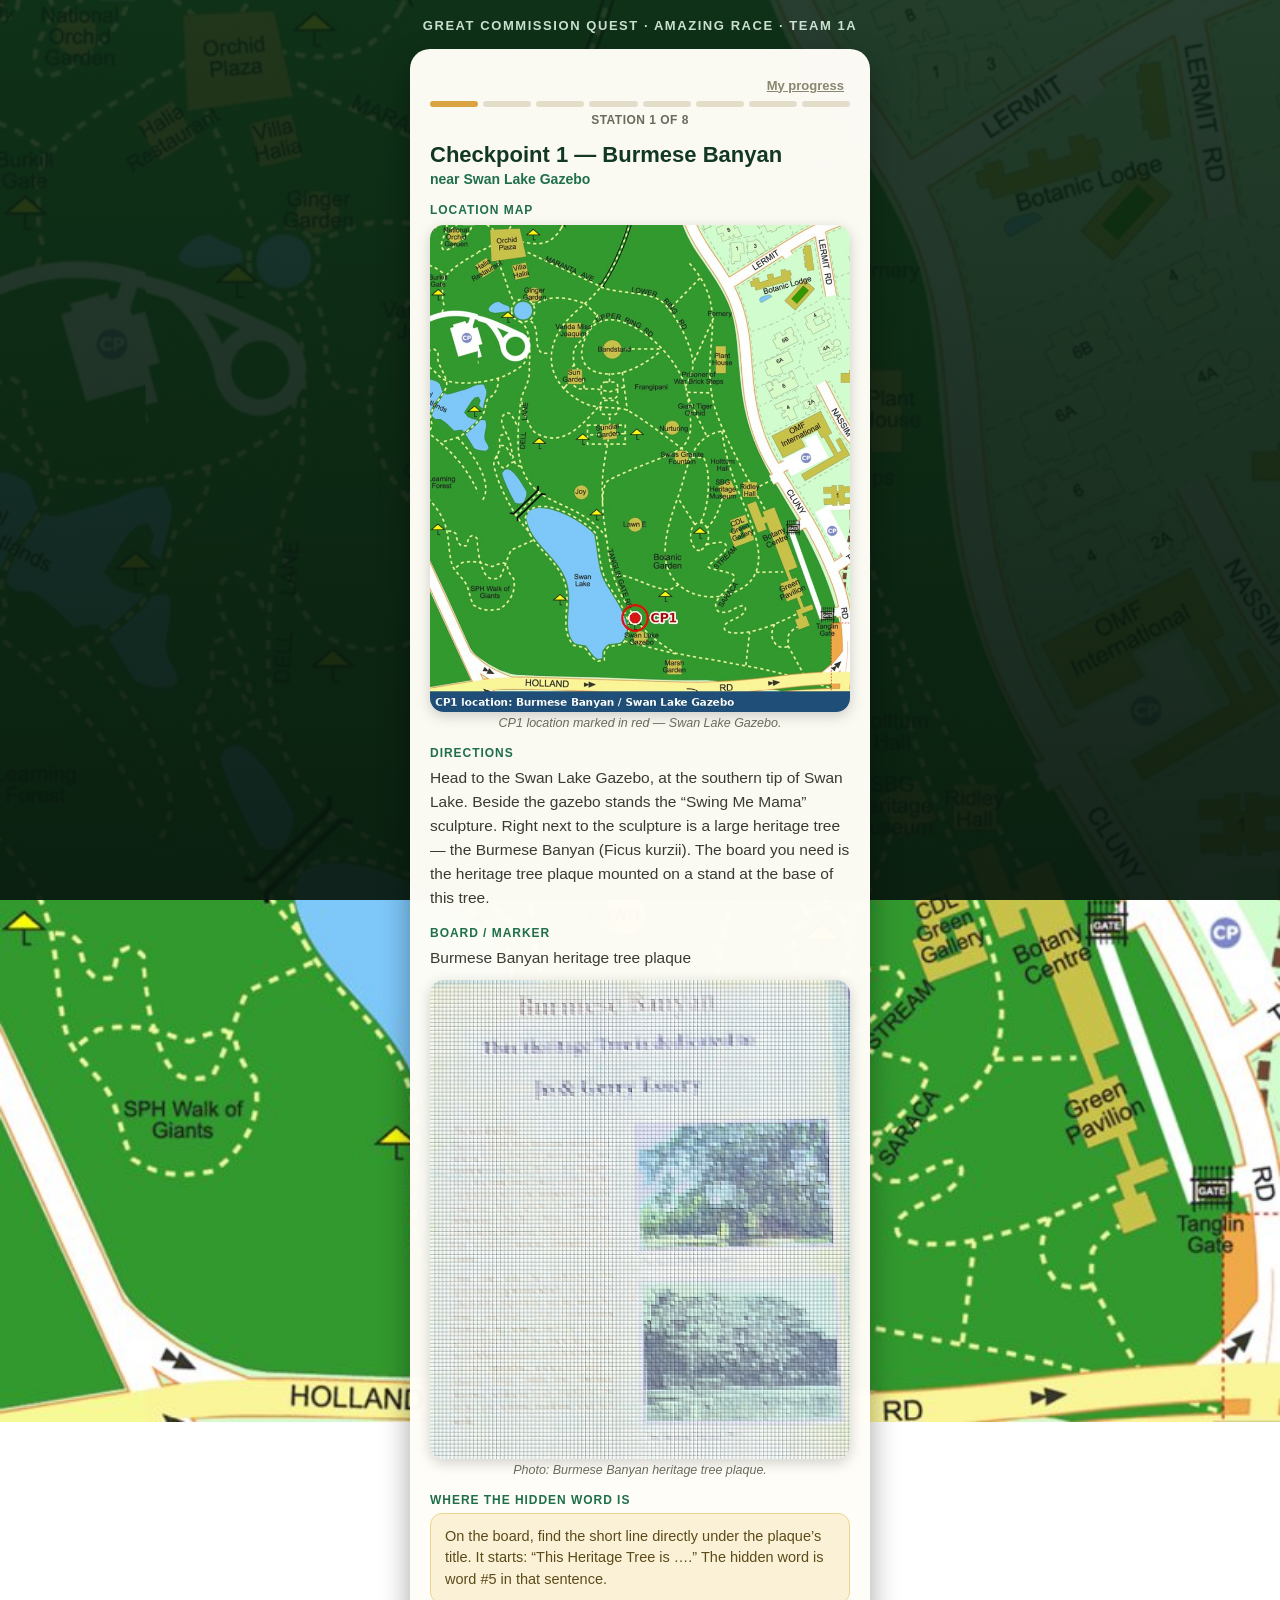
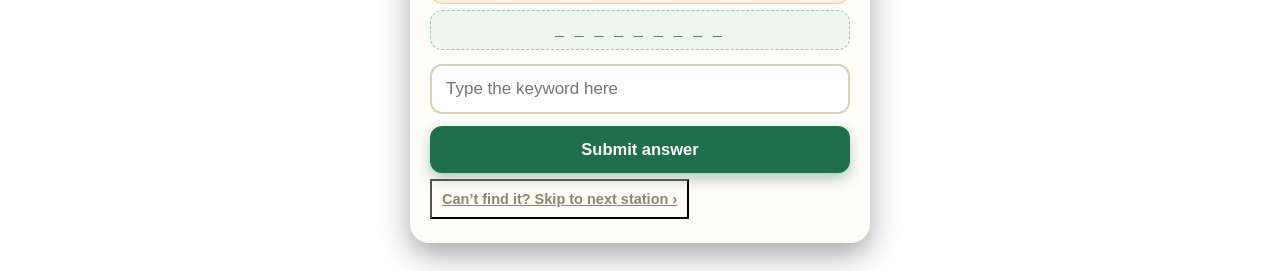
==== Team 1A.html @ a301aa0f "Add files via upload" ====
<!DOCTYPE html>
<html lang="en">
<head>
<meta charset="UTF-8">
<meta name="viewport" content="width=device-width, initial-scale=1, maximum-scale=1, viewport-fit=cover">
<title>Amazing Race — Team 1A — William Carey Trail</title>
<link rel="stylesheet" href="style.css">
</head>
<body>
<div id="lightbox" class="lightbox"><img id="lightbox-img" src=""></div>
<div id="wrap">
  <div class="brand">Great Commission Quest &middot; Amazing Race &middot; Team 1A</div>
  <div id="app" class="card"></div>
</div>
<script>
window.TEAM_CONFIG = {
  "name": "1A",
  "sequence": ["CP1", "CP2", "CP3", "CP4", "CP5", "CP6", "CP7", "CP8"]
};
</script>
<script src="cp-data.js"></script>
<script src="passage-data.js"></script>
<script src="engine.js"></script>
</body>
</html>
---- style.css ----
:root{
  --green-dark:#123822;
  --green:#1f6f4a;
  --green-light:#3f9c6d;
  --gold:#d9a441;
  --cream:#fbf7ec;
  --ink:#20291f;
  --danger:#c0392b;
}
*{box-sizing:border-box;-webkit-tap-highlight-color:transparent;}
html,body{margin:0;padding:0;}
body{
  font-family:-apple-system,BlinkMacSystemFont,"Segoe UI",Roboto,Helvetica,Arial,sans-serif;
  color:var(--ink);
  min-height:100vh;
  background-image:
    linear-gradient(180deg, rgba(10,35,20,.88) 0%, rgba(8,24,14,.94) 100%),
    url("images/map-bg.jpg");
  background-size:cover;
  background-position:center top;
  background-attachment:fixed;
  background-repeat:no-repeat;
}
#wrap{
  position:relative;z-index:1;
  min-height:100vh;
  display:flex;flex-direction:column;align-items:center;
  padding:max(18px, env(safe-area-inset-top)) 16px max(28px, env(safe-area-inset-bottom));
}
.brand{
  color:#eafff1;text-align:center;font-size:13px;letter-spacing:.12em;text-transform:uppercase;
  opacity:.85;margin-bottom:10px;font-weight:600;
}
.card{
  width:100%;max-width:460px;
  background:rgba(255,253,247,.98);
  border-radius:20px;
  box-shadow:0 12px 30px rgba(0,0,0,.35);
  padding:22px 20px 24px;
  margin-top:6px;
  animation:pop .35s ease;
}
@keyframes pop{from{opacity:0;transform:translateY(10px);}to{opacity:1;transform:translateY(0);}}
.progress{display:flex;gap:5px;margin-bottom:16px;}
.progress .seg{flex:1;height:6px;border-radius:4px;background:#e3ddc9;}
.progress .seg.done{background:var(--green);}
.progress .seg.skipped{background:#c9a24b;}
.progress .seg.current{background:var(--gold);}
.topbar{display:flex;align-items:center;justify-content:space-between;margin-bottom:2px;}
.btn-back{
  background:transparent;border:none;color:var(--green);font-weight:700;font-size:14.5px;
  padding:6px 4px 6px 0;cursor:pointer;-webkit-appearance:none;
}
.btn-back:disabled{opacity:0;pointer-events:none;}
.steplink{background:transparent;border:none;color:#8a8770;font-weight:700;font-size:13px;cursor:pointer;text-decoration:underline;}
.badge{
  display:inline-block;font-size:12.5px;font-weight:800;padding:5px 10px;border-radius:999px;margin:4px 0 12px;
}
.badge.solved{background:#e3f5e8;color:#1f6f4a;}
.badge.skipped{background:#fbeed6;color:#8a5a12;}
.badge.current{background:#fff3d6;color:#8a5a12;}
.jumplist{display:flex;flex-direction:column;gap:8px;margin:14px 0;}
.jumpitem{
  display:flex;align-items:center;justify-content:space-between;
  background:#f4f1e4;border:1px solid #d8d2bd;border-radius:12px;padding:12px 14px;
  font-size:15px;font-weight:700;color:var(--green-dark);cursor:pointer;
}
.jumpitem.locked{opacity:.5;cursor:default;}
.jumpitem .tag{font-size:12px;font-weight:800;color:#8a5a12;background:#fbeed6;padding:3px 8px;border-radius:999px;}
.jumpitem .tag.done{color:#1f6f4a;background:#e3f5e8;}
.jumpitem .arrow{color:var(--green);font-weight:900;}
.steplabel{font-size:12px;color:#6b6a5c;text-align:center;margin:-10px 0 14px;letter-spacing:.04em;text-transform:uppercase;font-weight:700;}
h1{font-size:22px;line-height:1.25;color:var(--green-dark);margin:0 0 2px;}
h2{font-size:22px;line-height:1.3;color:var(--green-dark);margin:0 0 4px;}
.subtitle{font-size:14px;color:var(--green);font-weight:600;margin:0 0 14px;}
.section-label{font-size:12px;font-weight:800;letter-spacing:.08em;text-transform:uppercase;color:var(--green);margin:16px 0 6px;}
p{font-size:15.5px;line-height:1.55;margin:0 0 10px;color:#3a3a30;}
.hintbox{
  background:#fbf1d6;border:1px solid #ecd48e;border-radius:12px;padding:12px 14px;
  font-size:14.5px;line-height:1.5;color:#5b4b1a;margin:6px 0 4px;
}
.patternbox{
  background:#eef6f0;border:1px dashed #9ec9ab;border-radius:12px;padding:10px 14px;
  font-size:16px;letter-spacing:.2em;font-weight:800;color:var(--green-dark);margin:6px 0 4px;text-align:center;
}
.photo{
  width:100%;border-radius:14px;display:block;margin:8px 0 4px;box-shadow:0 4px 14px rgba(0,0,0,.18);cursor:zoom-in;
}
.photocaption{
  font-size:12.5px;color:#6b6a5c;text-align:center;margin:0 0 12px;font-style:italic;
}
input[type=text]{
  width:100%;font-size:17px;padding:13px 14px;border-radius:12px;
  border:2px solid #d8d2bd;margin-top:10px;background:#fff;color:var(--ink);
}
input[type=text]:focus{outline:none;border-color:var(--green);}
.btn{
  display:block;width:100%;text-align:center;border:none;border-radius:12px;
  font-size:16.5px;font-weight:700;padding:14px 16px;margin-top:12px;cursor:pointer;
  -webkit-appearance:none;
}
.btn-primary{background:var(--green);color:#fff;box-shadow:0 6px 14px rgba(31,111,74,.35);}
.btn-primary:active{background:var(--green-dark);}
.btn-primary:disabled{background:#9fc3ac;box-shadow:none;cursor:default;}
.btn-secondary{background:#f4f1e4;color:var(--green-dark);border:1px solid #d8d2bd;}
.btn-skip{background:transparent;color:#8a8770;font-weight:600;font-size:14.5px;text-decoration:underline;padding:10px;margin-top:6px;}
.msg{font-size:14.5px;font-weight:700;margin-top:10px;padding:10px 12px;border-radius:10px;display:none;}
.msg.show{display:block;animation:pop .25s ease;}
.msg.ok{background:#e3f5e8;color:#1f6f4a;}
.msg.bad{background:#fbe6e4;color:var(--danger);}
.shake{animation:shake .35s;}
@keyframes shake{10%,90%{transform:translateX(-2px);}20%,80%{transform:translateX(3px);}30%,50%,70%{transform:translateX(-6px);}40%,60%{transform:translateX(6px);}}
.passage{font-size:16px;line-height:2.2;color:#3a3a30;}
.blank{
  display:inline-block;min-width:2.5ch;max-width:90vw;text-align:center;font-weight:700;font-size:14px;
  border:none;border-bottom:2.5px solid var(--green);background:#f1f7f0;border-radius:6px 6px 0 0;
  padding:4px 6px;margin:0 2px;color:var(--green-dark);
}
.blank.correct{border-bottom-color:#2c8a52;background:#e3f5e8;}
.blank.incorrect{border-bottom-color:var(--danger);background:#fbe6e4;}
.wordbank{
  margin-top:16px;padding:14px;background:#f4f1e4;border-radius:12px;border:1px dashed #cfc7a6;
}
.wordbank .section-label{margin-top:0;}
.chip-row{display:flex;flex-wrap:wrap;gap:8px;}
.chip{
  background:#fff;border:1px solid #d8d2bd;border-radius:999px;padding:6px 12px;font-size:13.5px;font-weight:700;color:var(--green-dark);
}
.center{text-align:center;}
.bigemoji{font-size:56px;text-align:center;margin:6px 0 4px;}
.confetti{position:fixed;top:-10px;width:8px;height:14px;opacity:.9;animation:fall linear forwards;z-index:9;}
@keyframes fall{to{transform:translateY(110vh) rotate(360deg);opacity:.3;}}
a.textlink{color:#8a8770;font-size:12.5px;text-decoration:underline;}
.footerlink{margin-top:22px;text-align:center;}
.lightbox{position:fixed;inset:0;background:rgba(0,0,0,.85);z-index:20;display:none;align-items:center;justify-content:center;padding:20px;}
.lightbox.show{display:flex;}
.lightbox img{max-width:100%;max-height:100%;border-radius:10px;}

/* Index / team-picker page */
.index-wrap{min-height:100vh;display:flex;flex-direction:column;align-items:center;justify-content:center;padding:24px 16px;position:relative;z-index:1;}
.index-title{color:#eafff1;text-align:center;font-size:30px;font-weight:800;margin:8px 0 2px;text-shadow:0 2px 10px rgba(0,0,0,.4);}
.index-sub{color:#cfe9d8;text-align:center;font-size:14.5px;margin:0 0 26px;}
.team-grid{display:flex;flex-direction:column;gap:12px;width:100%;max-width:420px;}
.team-btn{
  display:flex;align-items:center;justify-content:space-between;
  background:rgba(255,253,247,.98);border-radius:14px;padding:18px 20px;
  font-size:18px;font-weight:800;color:var(--green-dark);text-decoration:none;
  box-shadow:0 8px 20px rgba(0,0,0,.25);
}
.team-btn .teamsub{display:block;font-size:12px;font-weight:600;color:var(--green);margin-top:2px;letter-spacing:.02em;}
.team-btn span.arrow{color:var(--gold);font-size:20px;}
.index-foot{color:#cfe9d8;opacity:.8;font-size:12.5px;margin-top:26px;text-align:center;}
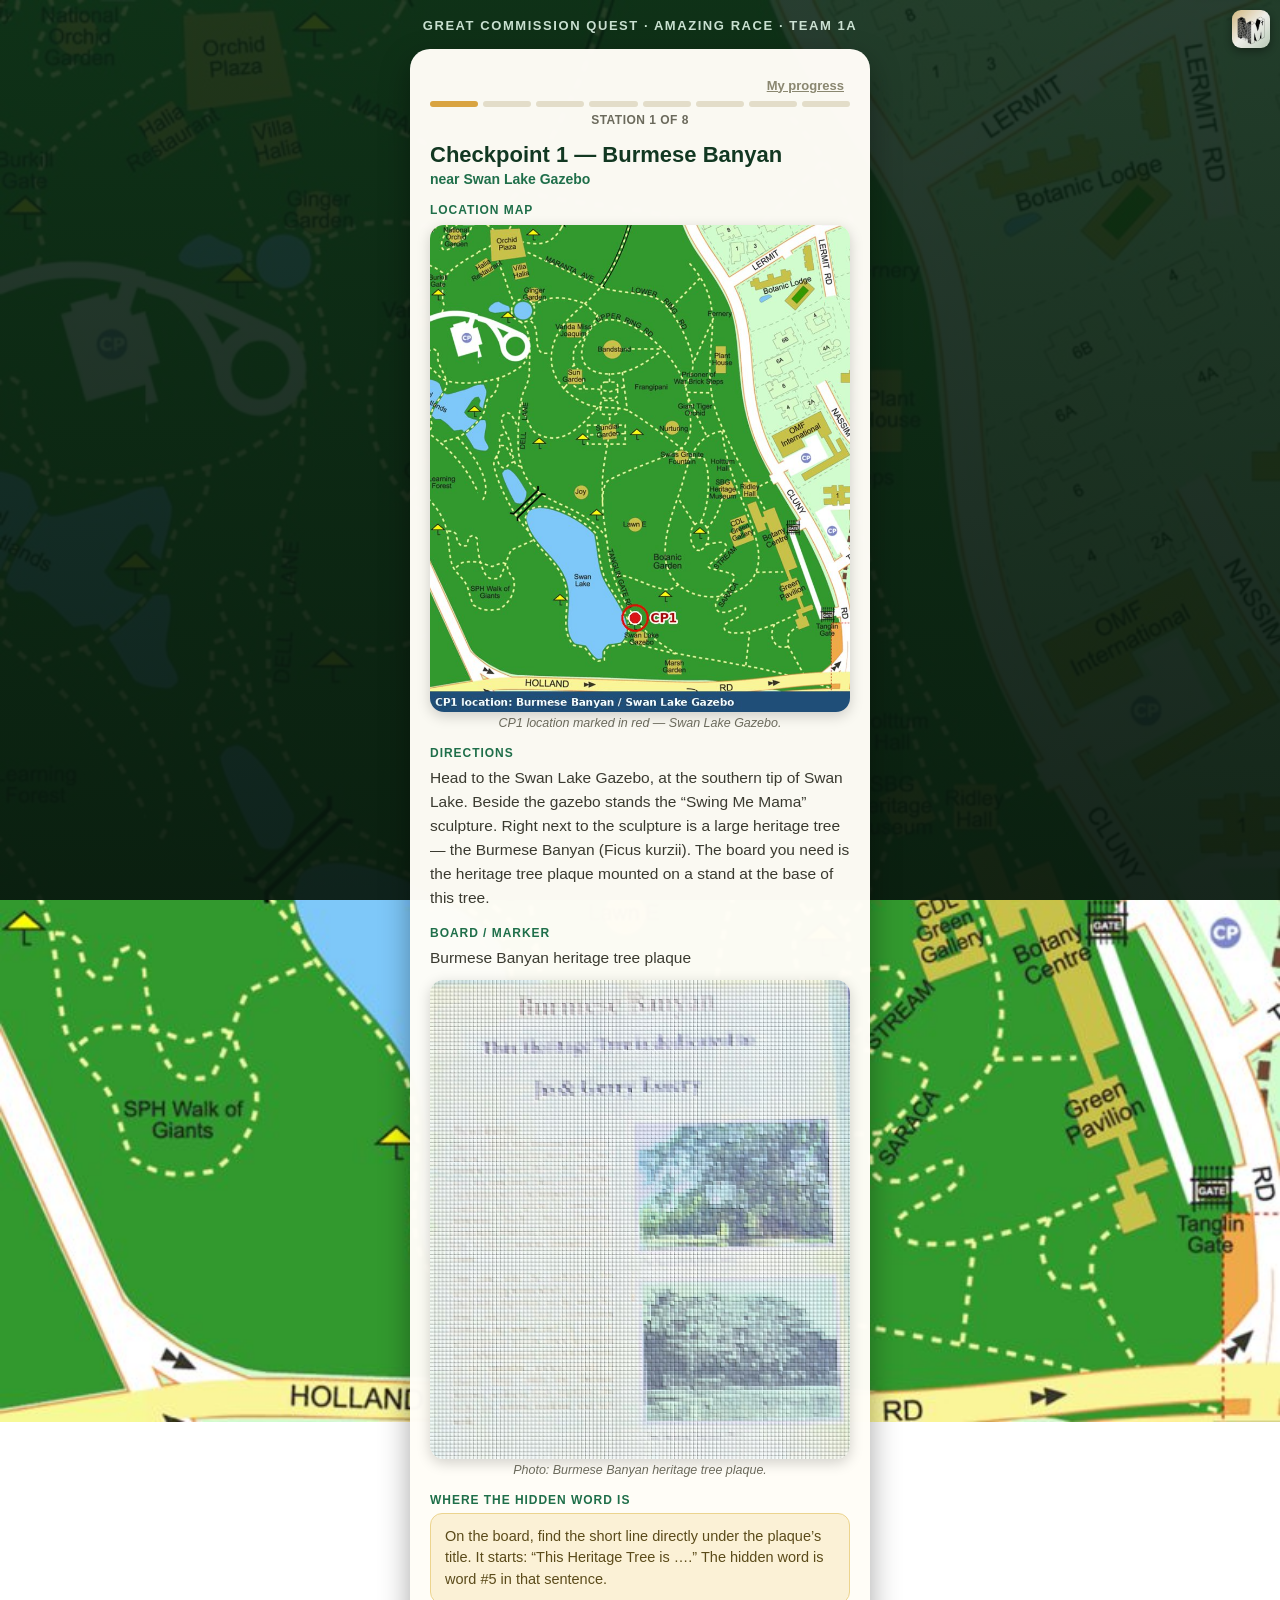
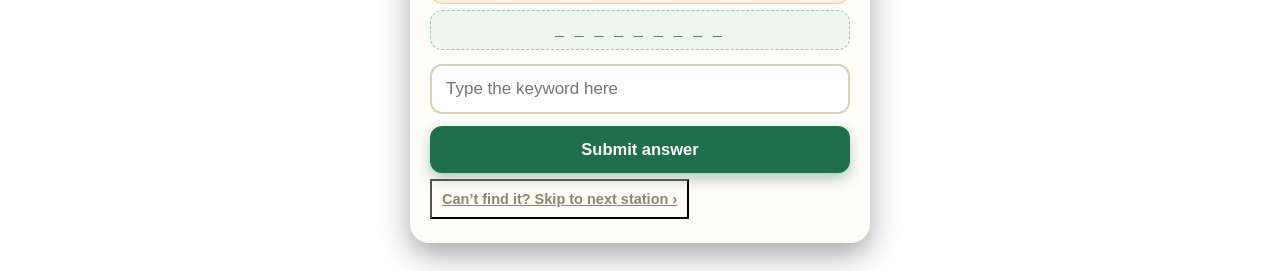
==== commit 6403fdef: "Add mission logo to site pages" ====
--- a/Team 1A.html
+++ b/Team 1A.html
@@ -7,6 +7,7 @@
 <link rel="stylesheet" href="style.css">
 </head>
 <body>
+<img src="images/logo.jpg" class="site-logo" alt="Mission logo">
 <div id="lightbox" class="lightbox"><img id="lightbox-img" src=""></div>
 <div id="wrap">
   <div class="brand">Great Commission Quest &middot; Amazing Race &middot; Team 1A</div>
--- a/style.css
+++ b/style.css
@@ -136,6 +136,22 @@
 .lightbox.show{display:flex;}
 .lightbox img{max-width:100%;max-height:100%;border-radius:10px;}
 
+/* Site logo — small, top-right, non-obstructive on all pages */
+.site-logo{
+  position:fixed;
+  top:max(10px, env(safe-area-inset-top));
+  right:max(10px, env(safe-area-inset-right));
+  width:38px;height:38px;
+  border-radius:9px;
+  box-shadow:0 3px 10px rgba(0,0,0,.4);
+  z-index:15;
+  pointer-events:none;
+  opacity:.96;
+}
+@media (max-width:380px){
+  .site-logo{width:32px;height:32px;border-radius:8px;}
+}
+
 /* Index / team-picker page */
 .index-wrap{min-height:100vh;display:flex;flex-direction:column;align-items:center;justify-content:center;padding:24px 16px;position:relative;z-index:1;}
 .index-title{color:#eafff1;text-align:center;font-size:30px;font-weight:800;margin:8px 0 2px;text-shadow:0 2px 10px rgba(0,0,0,.4);}
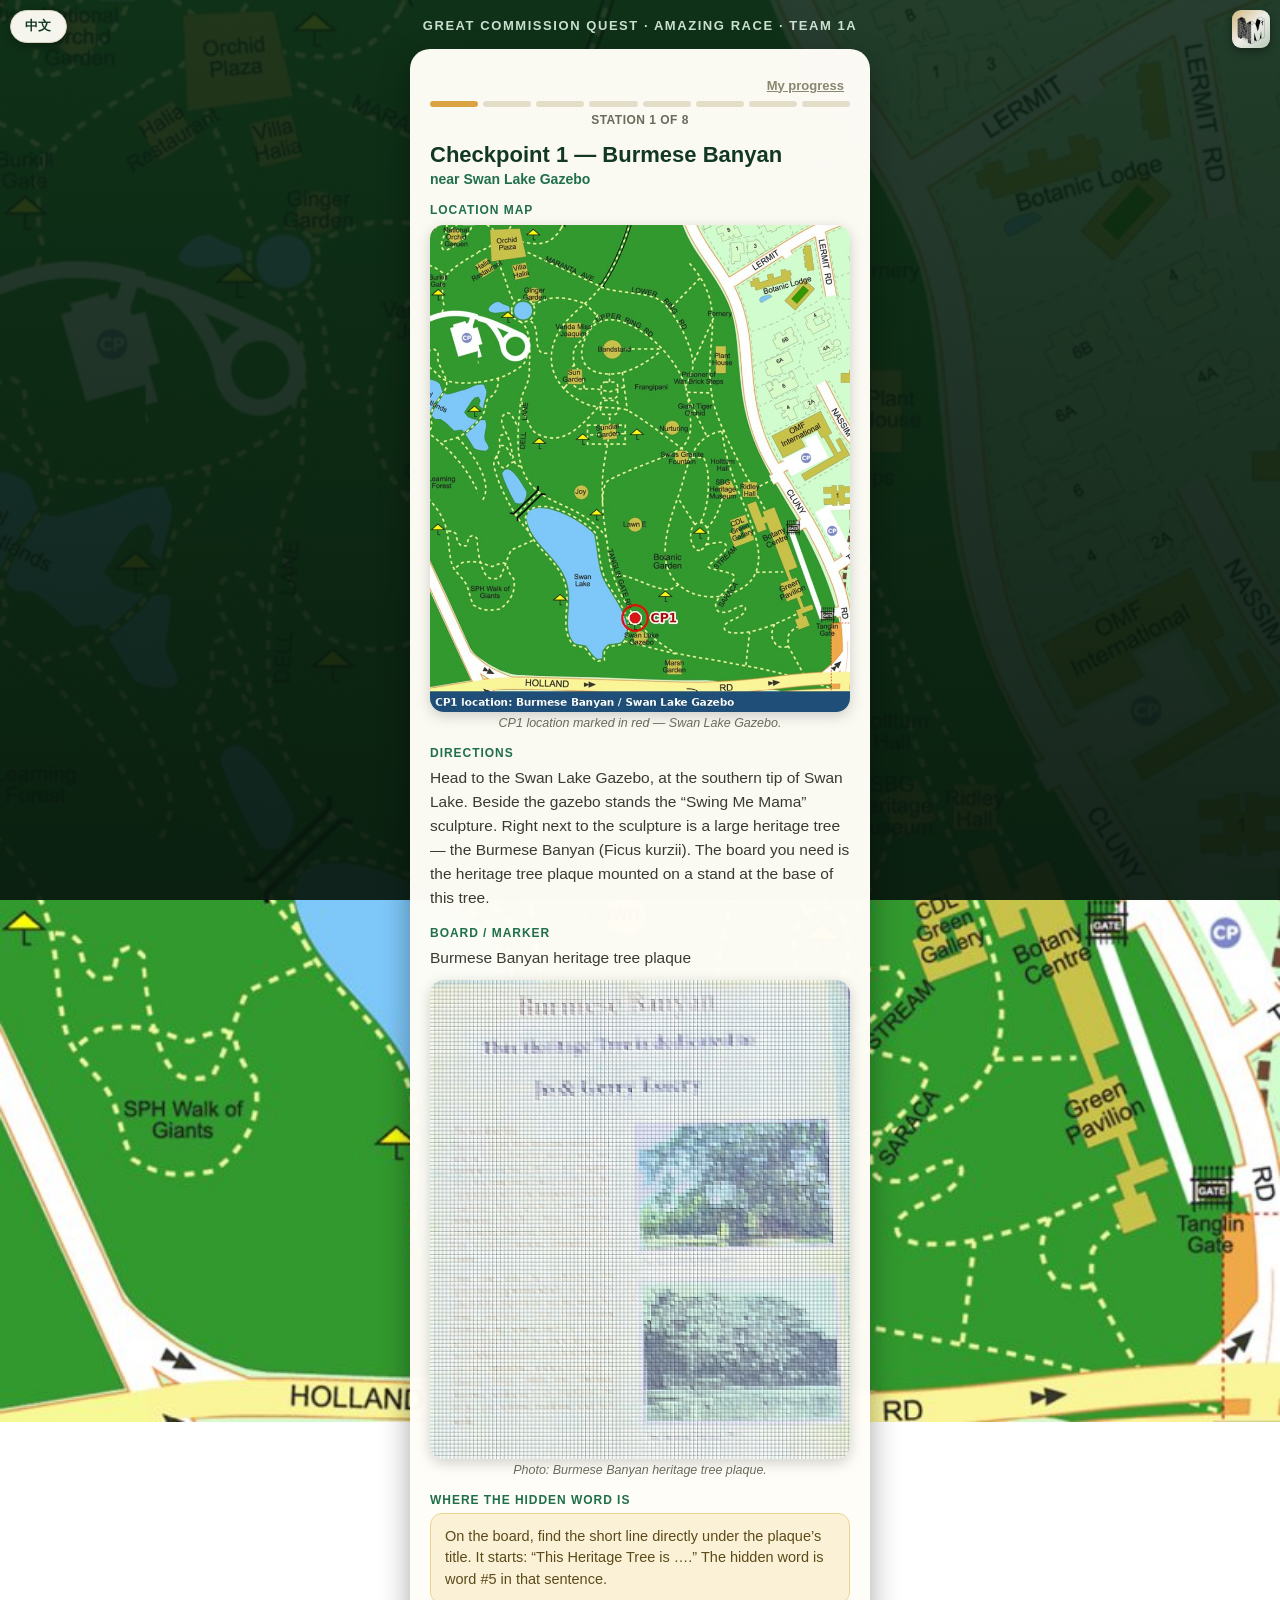
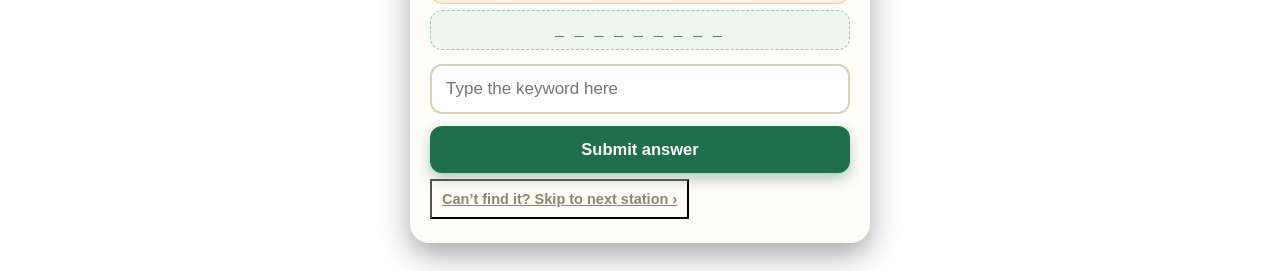
==== commit ecfe0865: "Add bilingual EN / 中文 toggle to the site - New i18n.js: language toggle button, localStorage-persist" ====
--- a/Team 1A.html
+++ b/Team 1A.html
@@ -1,5 +1,5 @@
 <!DOCTYPE html>
-<html lang="en">
+<html lang="en" data-title-en="Amazing Race — Team 1A — William Carey Trail" data-title-zh="极速竞赛 — 1A队 — 威廉·克里之路">
 <head>
 <meta charset="UTF-8">
 <meta name="viewport" content="width=device-width, initial-scale=1, maximum-scale=1, viewport-fit=cover">
@@ -10,9 +10,10 @@
 <img src="images/logo.jpg" class="site-logo" alt="Mission logo">
 <div id="lightbox" class="lightbox"><img id="lightbox-img" src=""></div>
 <div id="wrap">
-  <div class="brand">Great Commission Quest &middot; Amazing Race &middot; Team 1A</div>
+  <div class="brand" data-en="Great Commission Quest &middot; Amazing Race &middot; Team 1A" data-zh="大使命探索之旅 · 极速竞赛 · 1A队">Great Commission Quest &middot; Amazing Race &middot; Team 1A</div>
   <div id="app" class="card"></div>
 </div>
+<script src="i18n.js"></script>
 <script>
 window.TEAM_CONFIG = {
   "name": "1A",
--- a/style.css
+++ b/style.css
@@ -166,3 +166,27 @@
 .team-btn .teamsub{display:block;font-size:12px;font-weight:600;color:var(--green);margin-top:2px;letter-spacing:.02em;}
 .team-btn span.arrow{color:var(--gold);font-size:20px;}
 .index-foot{color:#cfe9d8;opacity:.8;font-size:12.5px;margin-top:26px;text-align:center;}
+
+/* Language toggle (EN / 中文) — floating pill, added on every page by
+   i18n.js. Purely additive: does not alter any existing selector above. */
+.lang-toggle{
+  position:fixed;
+  top:max(10px, env(safe-area-inset-top));
+  left:max(10px, env(safe-area-inset-left));
+  z-index:16;
+  background:rgba(255,253,247,.96);
+  color:var(--green-dark);
+  border:1px solid #d8d2bd;
+  border-radius:999px;
+  font-size:12.5px;
+  font-weight:800;
+  letter-spacing:.02em;
+  padding:7px 14px;
+  cursor:pointer;
+  box-shadow:0 3px 10px rgba(0,0,0,.3);
+  -webkit-appearance:none;
+}
+.lang-toggle:active{background:#eafff1;}
+@media (max-width:380px){
+  .lang-toggle{font-size:11.5px;padding:6px 12px;}
+}
